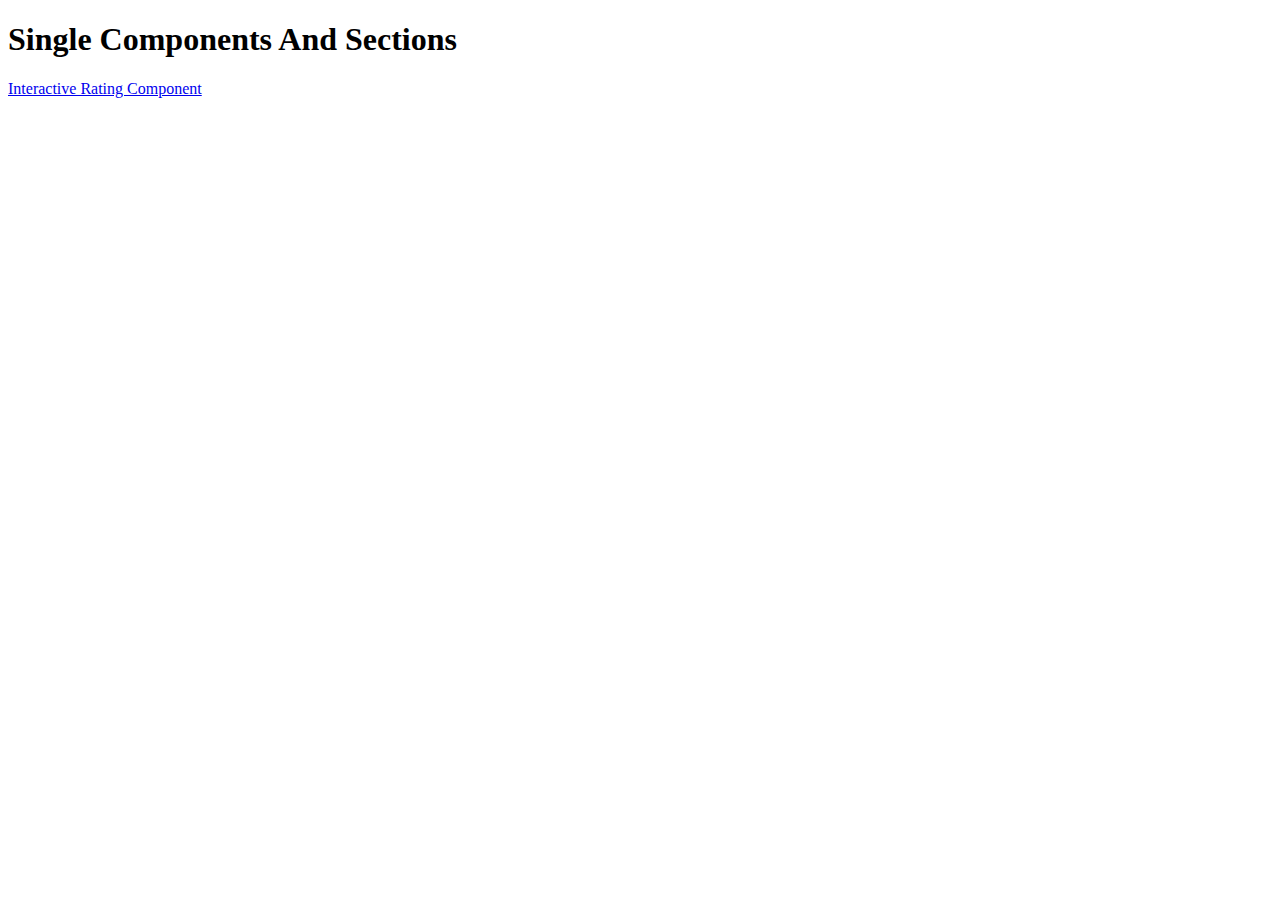
==== index.html @ fd2fb318 "Initial commit" ====
<!DOCTYPE html>
<html lang="en">
  <head>
    <meta charset="UTF-8" />
    <meta http-equiv="X-UA-Compatible" content="IE=edge" />
    <meta name="viewport" content="width=device-width, initial-scale=1.0" />
    <title>Components | Monika Gawryluk</title>
  </head>
  <body>
    <h1>Single Components And Sections</h1>
    <div>
      <a href="01-interactive-rating/01-interactive-rating.html" target="_blank"
        >Interactive Rating Component</a
      >
    </div>

    <!-- Attribution -->
    <!-- <div class="attribution">
      Challenge by
      <a href="https://www.frontendmentor.io?ref=challenge" target="_blank"
        >Frontend Mentor</a
      >. Coded by
      <a href="https://github.com/monikagawryluk" target="_blank"
        >Monika Gawryluk</a
      >.
    </div> -->
  </body>
</html>
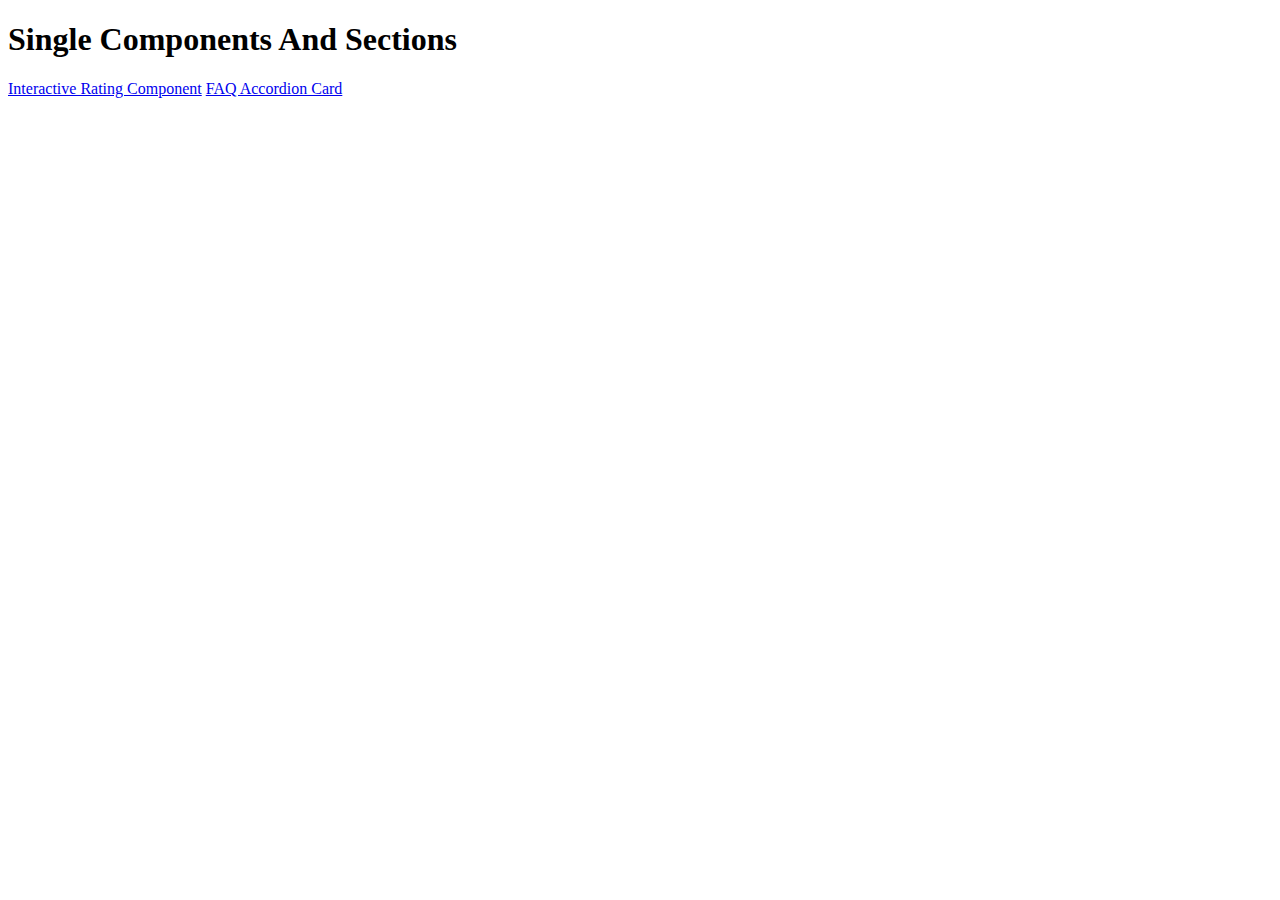
==== commit b07c8989: "Added FAQ Accordion Card" ====
--- a/index.html
+++ b/index.html
@@ -8,11 +8,14 @@
   </head>
   <body>
     <h1>Single Components And Sections</h1>
-    <div>
-      <a href="01-interactive-rating/01-interactive-rating.html" target="_blank"
-        >Interactive Rating Component</a
-      >
-    </div>
+
+    <a href="01-interactive-rating/01-interactive-rating.html" target="_blank"
+      >Interactive Rating Component</a
+    >
+
+    <a href="02-faq-accordion-card/02-faq-accordion-card.html" target="_blank"
+      >FAQ Accordion Card</a
+    >
 
     <!-- Attribution -->
     <!-- <div class="attribution">
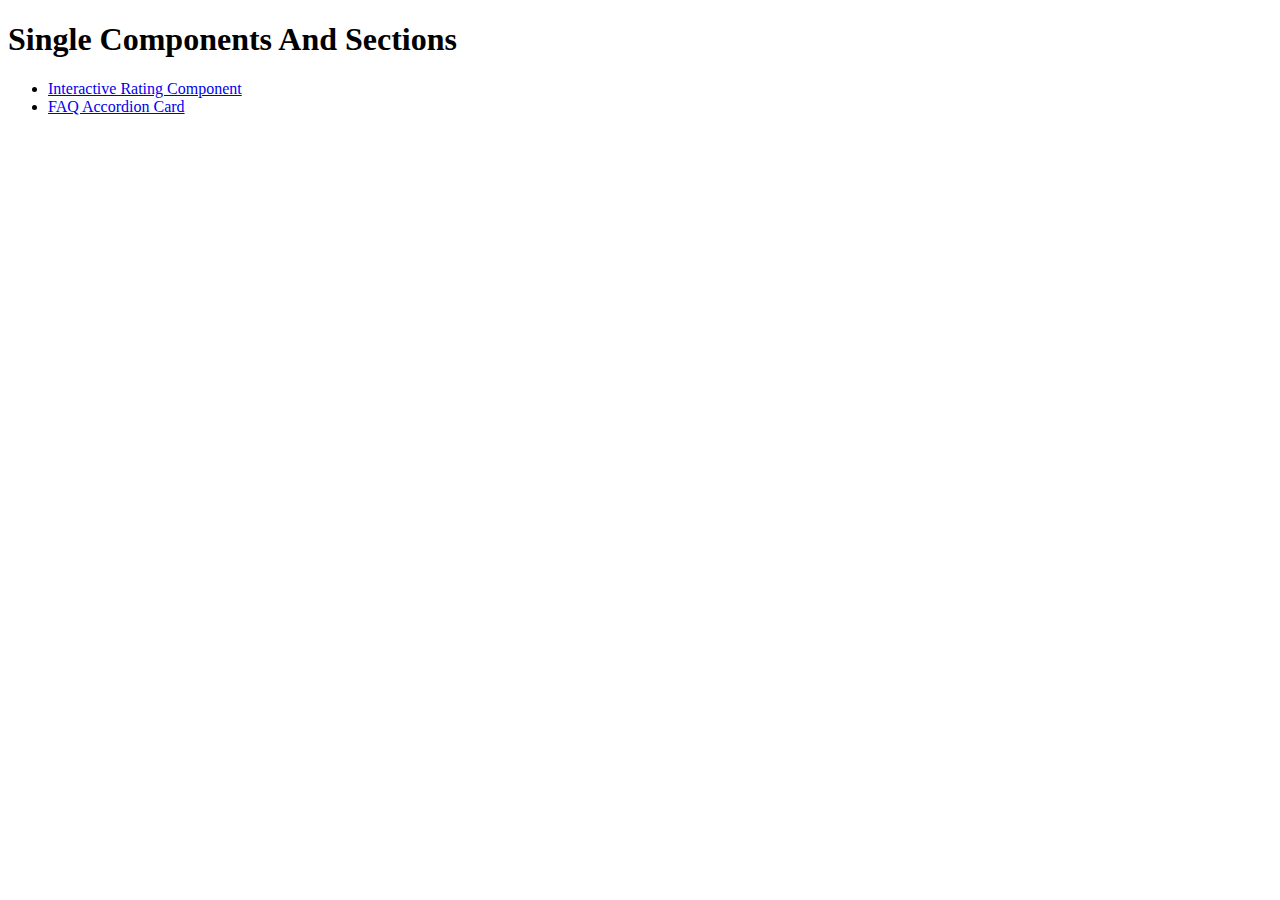
==== commit 73f64ffc: "Added media queries to FAQ Accordion Card" ====
--- a/index.html
+++ b/index.html
@@ -9,13 +9,22 @@
   <body>
     <h1>Single Components And Sections</h1>
 
-    <a href="01-interactive-rating/01-interactive-rating.html" target="_blank"
-      >Interactive Rating Component</a
-    >
-
-    <a href="02-faq-accordion-card/02-faq-accordion-card.html" target="_blank"
-      >FAQ Accordion Card</a
-    >
+    <ul>
+      <li>
+        <a
+          href="01-interactive-rating/01-interactive-rating.html"
+          target="_blank"
+          >Interactive Rating Component</a
+        >
+      </li>
+      <li>
+        <a
+          href="02-faq-accordion-card/02-faq-accordion-card.html"
+          target="_blank"
+          >FAQ Accordion Card</a
+        >
+      </li>
+    </ul>
 
     <!-- Attribution -->
     <!-- <div class="attribution">
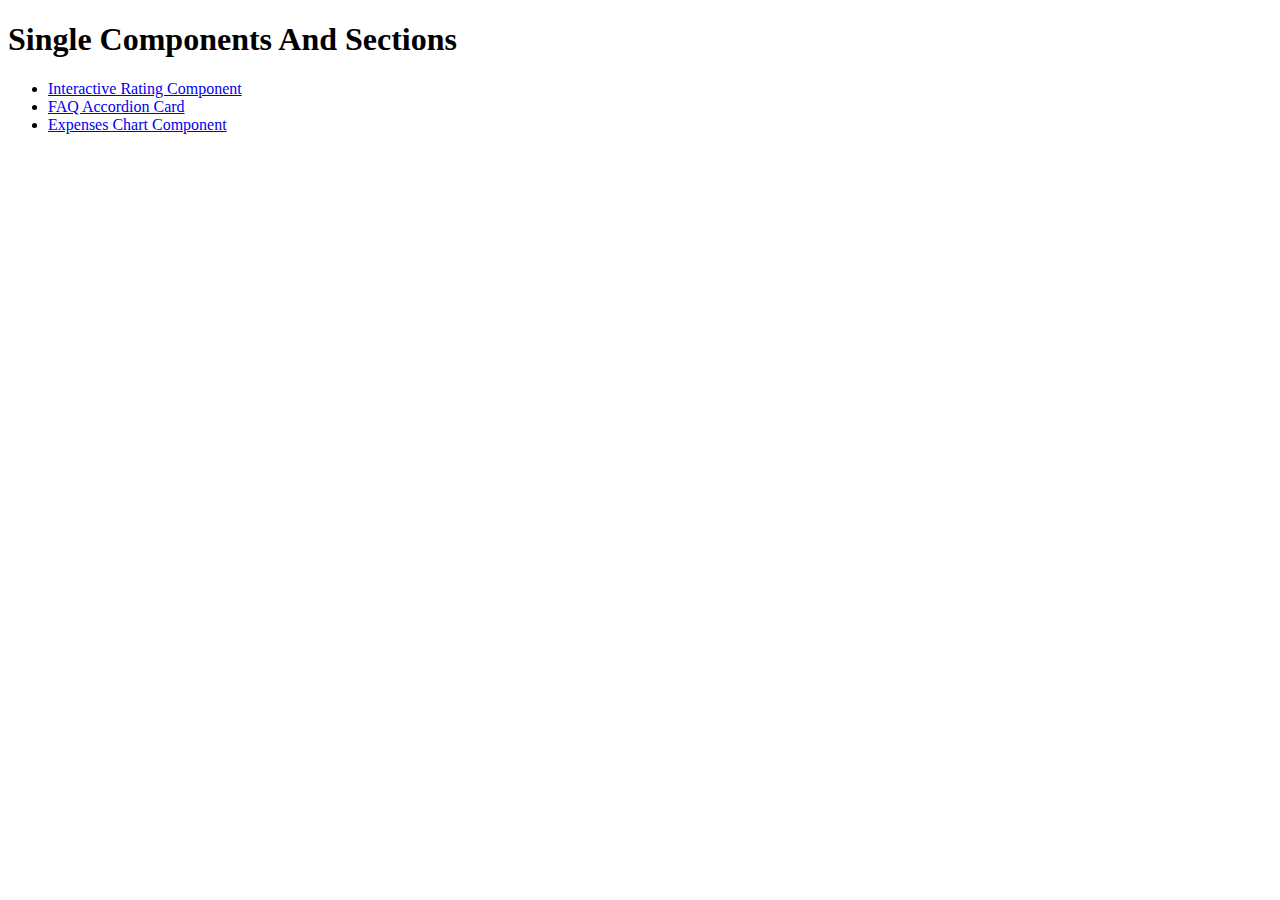
==== commit 4d53f272: "Added Expenses Chart Component" ====
--- a/index.html
+++ b/index.html
@@ -24,6 +24,11 @@
           >FAQ Accordion Card</a
         >
       </li>
+      <li>
+        <a href="03-expenses-chart/03-expenses-chart.html" target="_blank"
+          >Expenses Chart Component</a
+        >
+      </li>
     </ul>
 
     <!-- Attribution -->
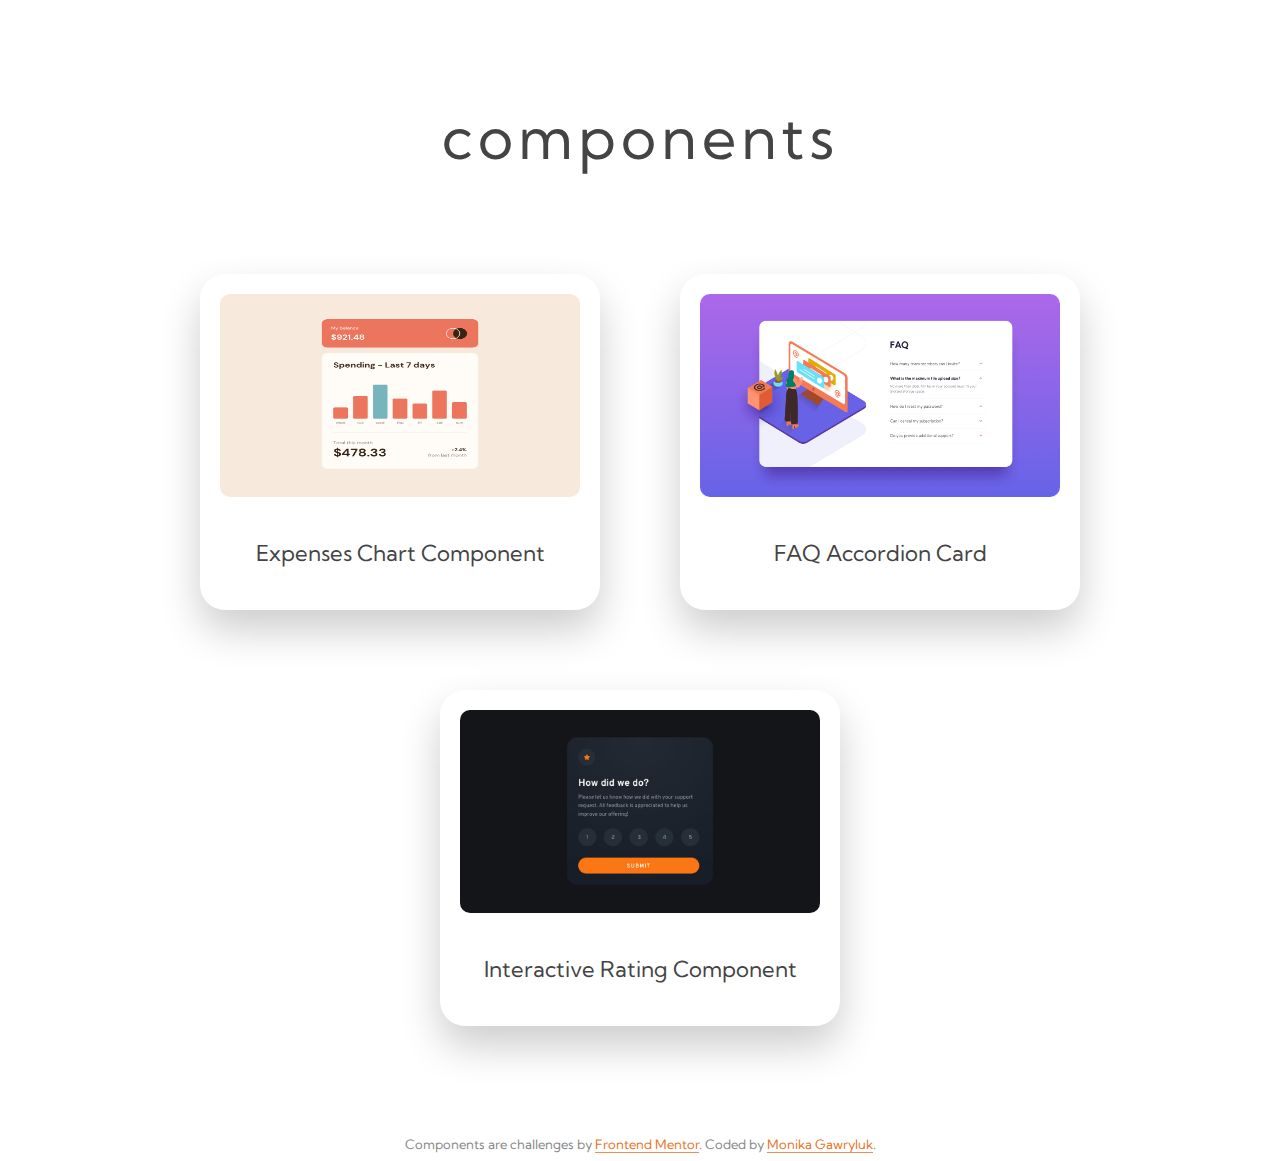
==== commit 0980e3f1: "Main page - Made desktop layout" ====
--- a/index.html
+++ b/index.html
@@ -4,42 +4,99 @@
     <meta charset="UTF-8" />
     <meta http-equiv="X-UA-Compatible" content="IE=edge" />
     <meta name="viewport" content="width=device-width, initial-scale=1.0" />
+
+    <link
+      rel="icon"
+      type="image/png"
+      sizes="32x32"
+      href="img/favicon-32x32.png"
+    />
+
+    <link rel="preconnect" href="https://fonts.googleapis.com" />
+    <link rel="preconnect" href="https://fonts.gstatic.com" crossorigin />
+    <link
+      href="https://fonts.googleapis.com/css2?family=Kumbh+Sans:wght@400;500;700;800&display=swap"
+      rel="stylesheet"
+    />
+
+    <link rel="stylesheet" href="style.css" />
+
     <title>Components | Monika Gawryluk</title>
   </head>
   <body>
-    <h1>Single Components And Sections</h1>
+    <main class="main">
+      <!-- <div class="container"> -->
+      <h1 class="heading">components</h1>
+      <ul class="components">
+        <li class="component-item">
+          <div class="image-box">
+            <a href="03-expenses-chart/03-expenses-chart.html" target="_blank"
+              ><img
+                class="image image--expenses"
+                src="img/expenses-chart-component.jpg"
+                alt="Design of the Expanses Chart Component"
+            /></a>
+          </div>
+          <h2 class="title">
+            <a href="03-expenses-chart/03-expenses-chart.html" target="_blank"
+              >Expenses Chart Component</a
+            >
+          </h2>
+        </li>
 
-    <ul>
-      <li>
-        <a
-          href="01-interactive-rating/01-interactive-rating.html"
-          target="_blank"
-          >Interactive Rating Component</a
-        >
-      </li>
-      <li>
-        <a
-          href="02-faq-accordion-card/02-faq-accordion-card.html"
-          target="_blank"
-          >FAQ Accordion Card</a
-        >
-      </li>
-      <li>
-        <a href="03-expenses-chart/03-expenses-chart.html" target="_blank"
-          >Expenses Chart Component</a
-        >
-      </li>
-    </ul>
+        <li class="component-item">
+          <div class="image-box">
+            <a
+              href="02-faq-accordion-card/02-faq-accordion-card.html"
+              target="_blank"
+              ><img
+                class="image image--accordion"
+                src="img/faq-accordion-card.jpg"
+                alt="Design of the FAQ Accordion Card"
+            /></a>
+          </div>
+          <h2 class="title">
+            <a
+              href="02-faq-accordion-card/02-faq-accordion-card.html"
+              target="_blank"
+              >FAQ Accordion Card</a
+            >
+          </h2>
+        </li>
 
-    <!-- Attribution -->
-    <!-- <div class="attribution">
-      Challenge by
-      <a href="https://www.frontendmentor.io?ref=challenge" target="_blank"
-        >Frontend Mentor</a
-      >. Coded by
-      <a href="https://github.com/monikagawryluk" target="_blank"
-        >Monika Gawryluk</a
-      >.
-    </div> -->
+        <li class="component-item">
+          <div class="image-box">
+            <a
+              href="01-interactive-rating/01-interactive-rating.html"
+              target="_blank"
+              ><img
+                class="image image--rating"
+                src="img/interactive-rating-component.jpg"
+                alt="Design of the Interactive Rating Component"
+            /></a>
+          </div>
+          <h2 class="title">
+            <a
+              href="01-interactive-rating/01-interactive-rating.html"
+              target="_blank"
+              >Interactive Rating Component</a
+            >
+          </h2>
+        </li>
+      </ul>
+      <!-- </div> -->
+    </main>
+
+    <footer class="footer">
+      <p class="attribution">
+        Components are challenges by
+        <a href="https://www.frontendmentor.io?ref=challenge" target="_blank"
+          >Frontend Mentor</a
+        >. Coded by
+        <a href="https://github.com/monikagawryluk" target="_blank"
+          >Monika Gawryluk</a
+        >.
+      </p>
+    </footer>
   </body>
 </html>
--- a/style.css
+++ b/style.css
@@ -0,0 +1,134 @@
+* {
+  padding: 0;
+  margin: 0;
+  box-sizing: border-box;
+}
+
+html {
+  font-size: 62.5%;
+}
+
+body {
+  font-family: 'Kumbh Sans', sans-serif;
+  color: #444;
+  padding: 0 3rem;
+}
+
+.main {
+  min-height: calc(100vh - 3.5rem);
+  padding: 10rem 0;
+}
+
+.heading {
+  font-size: 6rem;
+  font-weight: 400;
+  letter-spacing: 0.5rem;
+  text-align: center;
+  margin-bottom: 10rem;
+}
+
+.components {
+  list-style: none;
+
+  display: flex;
+  flex-wrap: wrap;
+  gap: 8rem;
+  justify-content: center;
+}
+
+.component-item {
+  width: 40rem; /* temporary/min/max */
+  border-radius: 2.5rem;
+  padding: 2rem 2rem 4rem;
+  box-shadow: 0 2rem 4rem hsla(0, 0%, 0%, 0.2);
+
+  display: flex;
+  flex-direction: column;
+  gap: 4rem;
+  align-items: center;
+}
+
+.image-box {
+  width: 100%;
+  border-radius: 1rem;
+  overflow: hidden;
+}
+
+.image-box a {
+  display: block;
+}
+
+.image {
+  width: 100%;
+  height: 20rem;
+  transition: transform 0.5s ease-in-out;
+}
+
+.image--rating {
+  transform: scale(1.42);
+}
+
+.image--rating:hover {
+  transform: scale(1.53);
+}
+
+.image--accordion {
+  transform: scale(1.1);
+}
+
+.image--accordion:hover {
+  transform: scale(1.18);
+}
+
+.image--expenses {
+  transform: scale(1.16);
+}
+
+.image--expenses:hover {
+  transform: scale(1.24);
+}
+
+.title {
+  text-align: center;
+}
+
+.title a:link,
+.title a:visited {
+  font-size: 2.2rem;
+  font-weight: 400;
+  line-height: 1.5;
+
+  color: inherit;
+  text-decoration: none;
+  transition: color 0.3s ease-in-out;
+}
+
+.title a:hover,
+.title a:active {
+  color: hsl(24, 82%, 53%);
+}
+
+.footer {
+  font-size: 1.3rem;
+  color: #888;
+  height: 3.5rem;
+
+  display: flex;
+  align-items: center;
+  justify-content: center;
+}
+
+.attribution a:link,
+.attribution a:visited {
+  color: hsl(24, 82%, 53%);
+  text-decoration: none;
+  border-bottom: 1px solid hsl(24, 82%, 53%, 0.8);
+  transition: color, border-bottom;
+  transition-duration: 0.3s;
+  transition-timing-function: ease-in-out;
+}
+
+.attribution a:hover,
+.attribution a:active {
+  border-bottom: 1px solid #fff;
+}
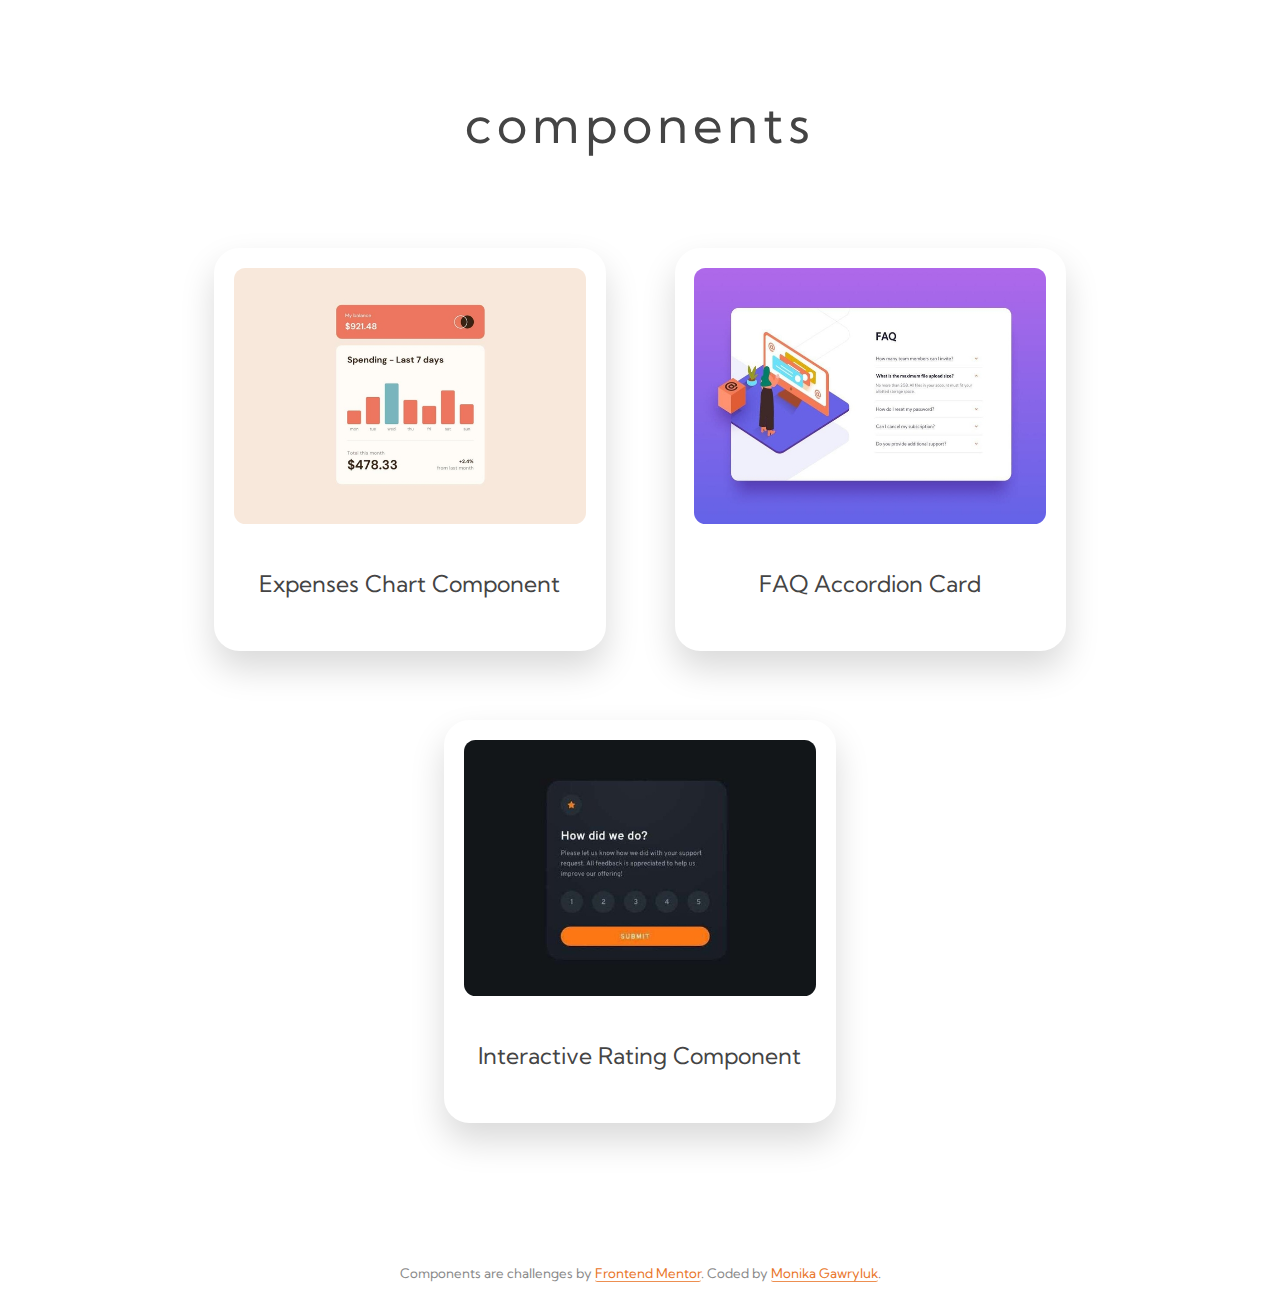
==== commit fbfe6f24: "Main page - Added media queries" ====
--- a/index.html
+++ b/index.html
@@ -20,17 +20,18 @@
     />
 
     <link rel="stylesheet" href="style.css" />
-
     <title>Components | Monika Gawryluk</title>
   </head>
   <body>
     <main class="main">
-      <!-- <div class="container"> -->
-      <h1 class="heading">components</h1>
+      <h1 class="heading">Components</h1>
       <ul class="components">
         <li class="component-item">
           <div class="image-box">
-            <a href="03-expenses-chart/03-expenses-chart.html" target="_blank"
+            <a
+              href="03-expenses-chart/03-expenses-chart.html"
+              target="_blank"
+              tabindex="-1"
               ><img
                 class="image image--expenses"
                 src="img/expenses-chart-component.jpg"
@@ -49,6 +50,7 @@
             <a
               href="02-faq-accordion-card/02-faq-accordion-card.html"
               target="_blank"
+              tabindex="-1"
               ><img
                 class="image image--accordion"
                 src="img/faq-accordion-card.jpg"
@@ -69,6 +71,7 @@
             <a
               href="01-interactive-rating/01-interactive-rating.html"
               target="_blank"
+              tabindex="-1"
               ><img
                 class="image image--rating"
                 src="img/interactive-rating-component.jpg"
@@ -84,7 +87,6 @@
           </h2>
         </li>
       </ul>
-      <!-- </div> -->
     </main>
 
     <footer class="footer">
--- a/style.css
+++ b/style.css
@@ -11,40 +11,41 @@
 body {
   font-family: 'Kumbh Sans', sans-serif;
   color: #444;
-  padding: 0 3rem;
+  padding: 0 2.8rem;
 }
 
 .main {
-  min-height: calc(100vh - 3.5rem);
-  padding: 10rem 0;
+  min-height: calc(100vh - 6.5rem);
+  padding: 8rem 0 12rem;
 }
 
 .heading {
-  font-size: 6rem;
+  font-size: 3.8rem;
   font-weight: 400;
-  letter-spacing: 0.5rem;
+  text-transform: lowercase;
+  letter-spacing: 0.3rem;
   text-align: center;
-  margin-bottom: 10rem;
+  margin-bottom: 8rem;
 }
 
 .components {
   list-style: none;
 
   display: flex;
+  gap: 7rem;
+  justify-content: center;
   flex-wrap: wrap;
-  gap: 8rem;
-  justify-content: center;
 }
 
 .component-item {
-  width: 40rem; /* temporary/min/max */
-  border-radius: 2.5rem;
-  padding: 2rem 2rem 4rem;
-  box-shadow: 0 2rem 4rem hsla(0, 0%, 0%, 0.2);
+  width: 34rem;
+  border-radius: 2rem;
+  padding: 1.6rem 1.6rem 3.5rem;
+  box-shadow: 0 1.5rem 3rem hsla(0, 0%, 0%, 0.15);
 
   display: flex;
   flex-direction: column;
-  gap: 4rem;
+  gap: 3.5rem;
   align-items: center;
 }
 
@@ -61,45 +62,48 @@
 .image {
   width: 100%;
   height: 20rem;
-  transition: transform 0.5s ease-in-out;
+  transition: transform 0.4s ease-out;
 }
 
 .image--rating {
-  transform: scale(1.42);
+  transform: scale(1.24);
 }
 
 .image--rating:hover {
-  transform: scale(1.53);
+  transform: scale(1.33);
 }
 
 .image--accordion {
+  transform: scale(1.03);
+}
+
+.image--accordion:hover {
+  transform: scale(1.09);
+}
+
+.image--expenses {
   transform: scale(1.1);
 }
 
-.image--accordion:hover {
+.image--expenses:hover {
   transform: scale(1.18);
-}
-
-.image--expenses {
-  transform: scale(1.16);
-}
-
-.image--expenses:hover {
-  transform: scale(1.24);
 }
 
 .title {
   text-align: center;
+  min-height: 3.5rem;
+  padding: 0 0.5rem;
 }
 
 .title a:link,
 .title a:visited {
-  font-size: 2.2rem;
+  font-size: 2rem;
   font-weight: 400;
   line-height: 1.5;
-
   color: inherit;
   text-decoration: none;
+  border-radius: 0.2rem;
+  padding: 0 0.5rem 0.2rem;
   transition: color 0.3s ease-in-out;
 }
 
@@ -108,13 +112,25 @@
   color: hsl(24, 82%, 53%);
 }
 
+.title a:focus {
+  outline: none;
+  box-shadow: 0 0 0 0.5rem hsl(24, 82%, 53%, 0.4);
+}
+
+.title a:focus:not(:focus-visible) {
+  box-shadow: none;
+}
+
 .footer {
-  font-size: 1.3rem;
+  font-size: 1.25rem;
+  line-height: 1.4;
+  text-align: center;
   color: #888;
-  height: 3.5rem;
+  height: 6.5rem;
+  padding-bottom: 0.8rem;
 
   display: flex;
-  align-items: center;
+  align-items: flex-end;
   justify-content: center;
 }
 
@@ -122,8 +138,9 @@
 .attribution a:visited {
   color: hsl(24, 82%, 53%);
   text-decoration: none;
+  border-radius: 0.2rem;
   border-bottom: 1px solid hsl(24, 82%, 53%, 0.8);
-  transition: color, border-bottom;
+  transition-property: border-bottom;
   transition-duration: 0.3s;
   transition-timing-function: ease-in-out;
 }
@@ -132,3 +149,87 @@
 .attribution a:active {
   border-bottom: 1px solid #fff;
 }
+
+.attribution a:focus {
+  outline: none;
+  box-shadow: 0 0 0 0.4rem hsl(24, 82%, 53%, 0.4);
+}
+
+.attribution a:focus:not(:focus-visible) {
+  box-shadow: none;
+}
+
+/* ******************************** */
+/* MEDIA QUERIES */
+/* ******************************** */
+
+/* ABOVE 640px */
+@media (min-width: 40em) {
+  html {
+    font-size: 65.63%;
+  }
+
+  body {
+    padding: 0 5rem;
+  }
+
+  .main {
+    min-height: calc(100vh - 2.5rem);
+  }
+
+  .heading {
+    font-size: 4.1rem;
+    letter-spacing: 0.35rem;
+  }
+
+  .components {
+    gap: 6rem;
+  }
+
+  .image {
+    height: 22rem;
+  }
+
+  .footer {
+    height: 2.5rem;
+  }
+}
+
+/* ABOVE 944px */
+@media (min-width: 59em) {
+  html {
+    font-size: 68.75%;
+  }
+
+  .component-item {
+    border-radius: 2.2rem;
+    padding: 1.7rem 1.7rem 3.8rem;
+    gap: 3.8rem;
+  }
+
+  .heading {
+    font-size: 4.3rem;
+    letter-spacing: 0.4rem;
+  }
+
+  .footer {
+    font-size: 1.15rem;
+    padding-bottom: 0.7rem;
+  }
+}
+
+/* ABOVE 1200px */
+@media (min-width: 75em) {
+  html {
+    font-size: 71.88%;
+  }
+
+  body {
+    padding: 0 10rem;
+  }
+
+  .heading {
+    font-size: 4.5rem;
+    letter-spacing: 0.45rem;
+  }
+}
